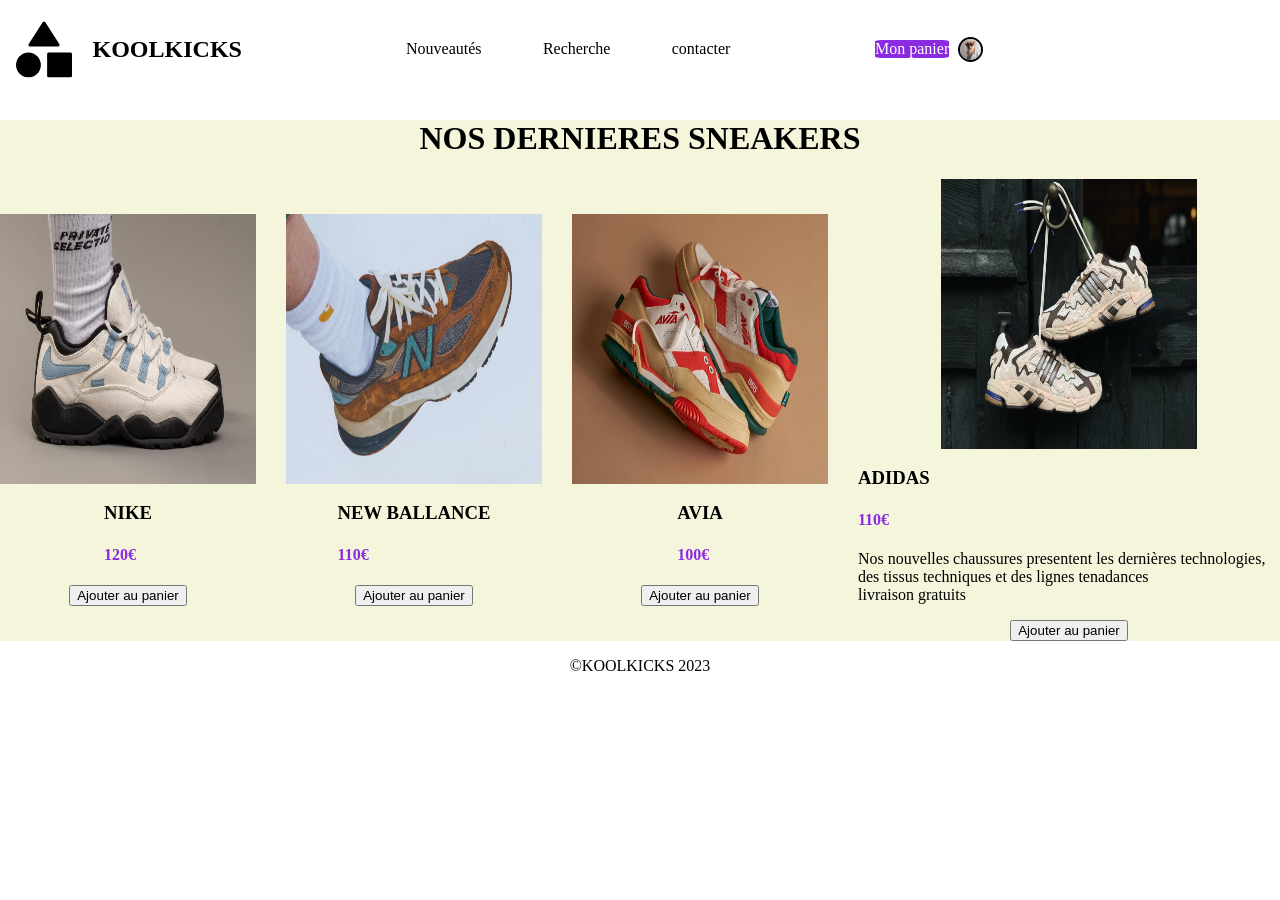
==== index.html @ 4544296a "maj" ====
<!DOCTYPE html>
<html lang="fr">

<head>
    <meta charset="UTF-8">
    <meta name="viewport" content="width=device-width, initial-scale=1.0">
    <link rel="stylesheet" href="style.css">
    <title>Sneaker Shop</title>
</head>

<body>
    <header>
        <nav>
            <a class="logo" href="#">
                <img src="assets/assets/logo.svg" />
                <h2>KOOLKICKS</h2>
            </a>
            <!-- Une liste pour pouvoir naviguer sur la page web -->
            <ul>
                <a href="#">
                    <li>Nouveautés</li>
                </a>
                <a href="#">
                    <li>Recherche</li>
                </a>
                <a href="#">
                    <li>contacter</li>
                </a>
            </ul>

            <!-- une div pour le "bouton" panier et l'avatar -->
            <div id="panier-avatar">
                <a href="#" class="bouton-panier">Mon panier</a>
                <img id="avatar" src="assets/assets/avatar.jpg" alt="Une photo de profil" />
                
            </div>
        </nav>

    </header>
    <main>
        <h1>NOS DERNIERES SNEAKERS</h1>
        <section>
            <article>
                <img src="assets/assets/shoes-1.jpg" alt="Une chaussure" />
                <div>
                    <div>
                        <h3>NIKE</h3>
                        <h4 class="argent">120€</h4>
                    </div>
                    <p></p>

                </div>
                <button>Ajouter au panier</button>
            </article>

            <article>
                <img src="assets/assets/shoes-2.jpg" alt="Une chaussure" />
                <div>
                    <div>
                        <h3>NEW BALLANCE</h3>
                        <h4 class="argent">110€</h4>
                    </div>
                    <p></p>

                </div>
                <button>Ajouter au panier</button>
            </article>

            <article>
                <img src="assets/assets/shoes-3.jpg" alt="Une chaussure" />
                <div>
                    <div>
                        <h3>AVIA</h3>
                        <h4 class="argent">100€</h4>
                    </div>
                    <p></p>

                </div>
                <button>Ajouter au panier</button>
            </article>

            <article>
                <img src="assets/assets/shoes-4.jpg" alt="Une chaussure" />
                <div>
                    <div>
                        <h3>ADIDAS</h3>
                        <h4 class="argent">110€</h4>
                    </div>
                    <p>Nos nouvelles chaussures presentent les dernières technologies, des tissus techniques et des lignes tenadances<br> livraison gratuits</p>

                </div>
                <button>Ajouter au panier</button>
            </article>

        </section>
    </main>



    <footer id="footer">
        <p>©KOOLKICKS 2023</p>
    </footer>
</body>

</html>
---- style.css ----
body {
    height: 100%;
    width: 100%;
    margin: 0;
}

/* pour toutes la barre de navigation */
nav {
    display: flex;
    align-items: center;
    justify-content: space-between;
    width: 100%;
    padding: 16px;
}


/* Css dans le header */
.logo {
    display: flex;
    gap: 10%;
    text-decoration: none;
    color: black;
    width: fit-content;
}

/* pour la liste qui se trouve dans mon nav*/
nav ul {
    display: flex;
    flex-direction: row;
    gap: 10%;
    list-style: none;
    justify-content: center;
    align-items: center;
    width: 100%;
}

nav ul a {

    color: black;
    text-decoration: none;

}

/* les boutons dans ma barre  de navigation */

.bouton-panier {
    display:flex;
    width: fit-content;
    height:fit-content;
    color: white;
    background-color: blueviolet;
    border-radius: 8%;
    text-decoration: none;
    
}

#avatar {
    width: 5%;
    height: 5%;
    border: 2px solid black;
    border-radius: 50%;
}

/* id pour mon lien panier et mon avatar */
#panier-avatar {
    display: flex;
    align-items: center;
    gap: 2%;
}






/*CSS dans le body */
.argent {
    color: blueviolet;

}

h1 {
    display: flex;
    justify-content: center;
    align-items: flex-end;

}

main {

    background-color: beige;
}

section {
    display: flex;

    gap: 30px;


}

section article {
    flex-direction: column;
    display: flex;
    justify-content: center;
    align-items: center;


}


article img {
    display: flex;
    width: 20vw;
    height: 30vh;


}

#footer {
    display: flex;

    justify-content: center;

}
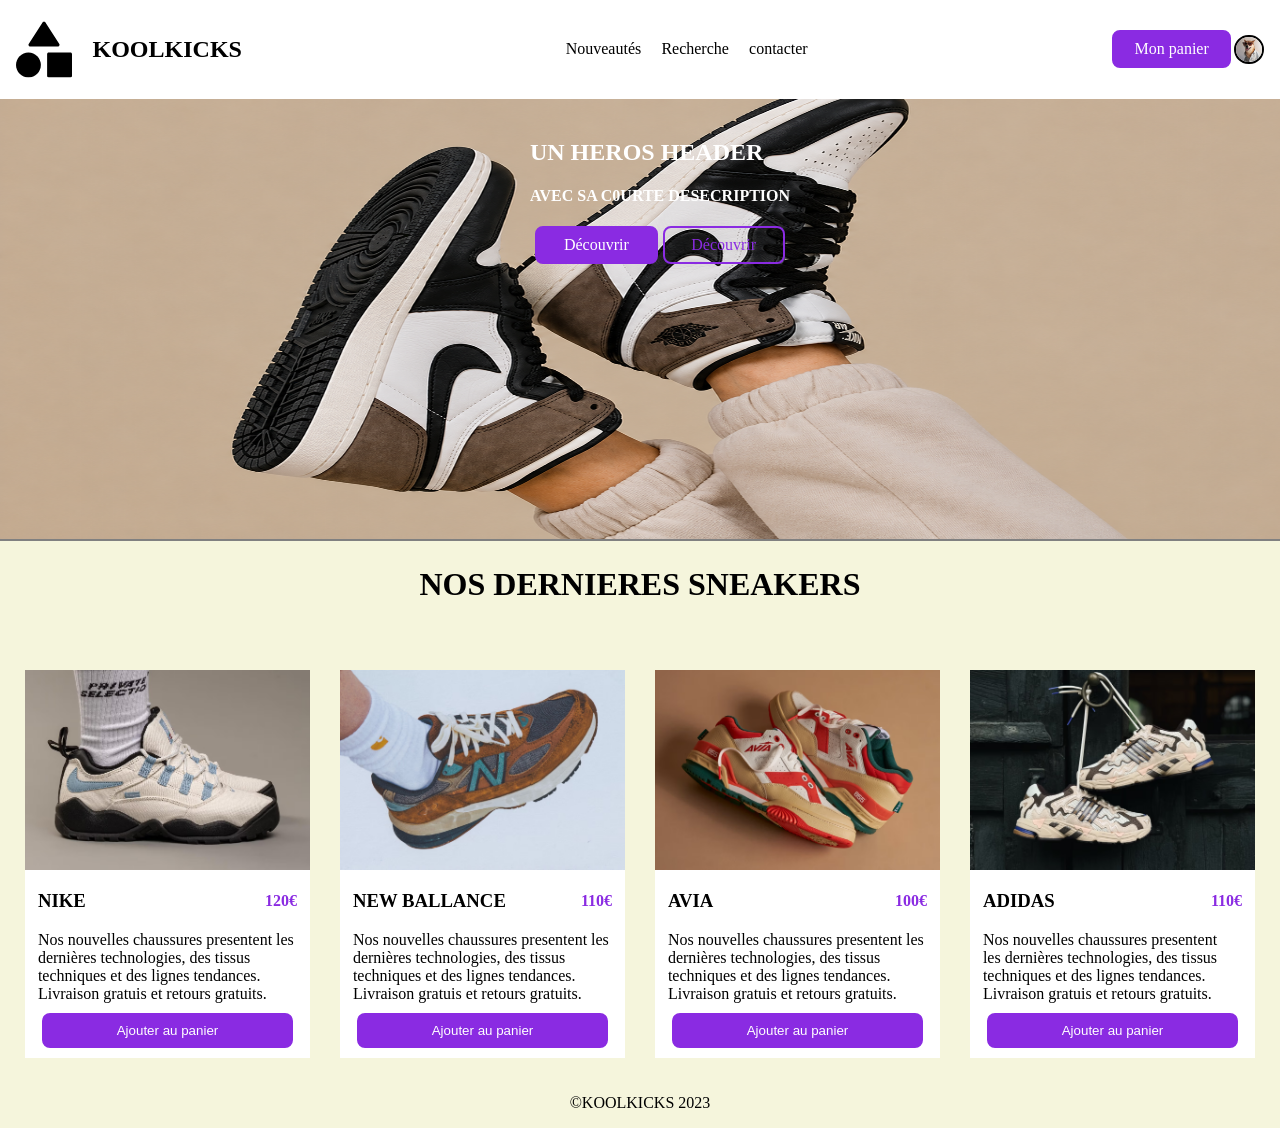
==== commit 21b68154: "mise à jours de mon site" ====
--- a/index.html
+++ b/index.html
@@ -32,64 +32,94 @@
             <div id="panier-avatar">
                 <a href="#" class="bouton-panier">Mon panier</a>
                 <img id="avatar" src="assets/assets/avatar.jpg" alt="Une photo de profil" />
-                
             </div>
+
         </nav>
+        <section id="heros-header">
+            <div id="element-header-position">
+                <h2 id="h2-h4-header">UN HEROS HEADER </h2>
+                <h4 id="h2-h4-header">AVEC SA C0URTE DESECRIPTION</h4>
+
+                <div id="decouvrir-position">
+                    <a href="#" class="bouton-panier">Découvrir</a>
+                    <a href="#" class="decouvrir-transparent ">Découvrir</a>
+                </div>
+            </div>
+        </section>
+
+
+
+
 
     </header>
     <main>
         <h1>NOS DERNIERES SNEAKERS</h1>
+
+        <!-- la section avec tout mes articles -->
         <section>
             <article>
                 <img src="assets/assets/shoes-1.jpg" alt="Une chaussure" />
                 <div>
-                    <div>
-                        <h3>NIKE</h3>
+                    <div class="marque">
+                        <h3 class="marque-text">NIKE</h3>
                         <h4 class="argent">120€</h4>
                     </div>
-                    <p></p>
+                    <p class="paragraphe-article"> Nos nouvelles chaussures presentent les dernières technologies, des
+                        tissus techniques et des
+                        lignes tendances.
+                        Livraison gratuis et retours gratuits.</p>
 
                 </div>
-                <button>Ajouter au panier</button>
+                <button class="bouton-ajouter-panier" class="bouton-ajouter-panier">Ajouter au panier</button
+                    class="bouton-ajouter-panier">
             </article>
 
             <article>
                 <img src="assets/assets/shoes-2.jpg" alt="Une chaussure" />
                 <div>
-                    <div>
-                        <h3>NEW BALLANCE</h3>
+                    <div class="marque">
+                        <h3 class="marque-text">NEW BALLANCE</h3>
                         <h4 class="argent">110€</h4>
                     </div>
-                    <p></p>
+                    <p class="paragraphe-article">Nos nouvelles chaussures presentent les dernières technologies, des
+                        tissus techniques et des
+                        lignes tendances.
+                        Livraison gratuis et retours gratuits.</p>
 
                 </div>
-                <button>Ajouter au panier</button>
+                <button class="bouton-ajouter-panier">Ajouter au panier</button class="bouton-ajouter-panier">
             </article>
 
             <article>
                 <img src="assets/assets/shoes-3.jpg" alt="Une chaussure" />
                 <div>
-                    <div>
-                        <h3>AVIA</h3>
+                    <div class="marque">
+                        <h3 class="marque-text">AVIA</h3>
                         <h4 class="argent">100€</h4>
                     </div>
-                    <p></p>
+                    <p class="paragraphe-article">Nos nouvelles chaussures presentent les dernières technologies, des
+                        tissus techniques et des
+                        lignes tendances.
+                        Livraison gratuis et retours gratuits.</p>
 
                 </div>
-                <button>Ajouter au panier</button>
+                <button class="bouton-ajouter-panier">Ajouter au panier</button class="bouton-ajouter-panier">
             </article>
 
             <article>
                 <img src="assets/assets/shoes-4.jpg" alt="Une chaussure" />
                 <div>
-                    <div>
-                        <h3>ADIDAS</h3>
+                    <div class="marque">
+                        <h3 class="marque-text">ADIDAS</h3>
                         <h4 class="argent">110€</h4>
                     </div>
-                    <p>Nos nouvelles chaussures presentent les dernières technologies, des tissus techniques et des lignes tenadances<br> livraison gratuits</p>
+                    <p class="paragraphe-article">Nos nouvelles chaussures presentent <br> les dernières technologies,
+                        des tissus techniques et des
+                        lignes tendances.<br> Livraison gratuis et retours gratuits.</p>
 
                 </div>
-                <button>Ajouter au panier</button>
+                <button class="bouton-ajouter-panier">Ajouter au panier</button class="bouton-ajouter-panier"
+                    class="bouton-ajouter-panier">
             </article>
 
         </section>
--- a/style.css
+++ b/style.css
@@ -9,7 +9,6 @@
     display: flex;
     align-items: center;
     justify-content: space-between;
-    width: 100%;
     padding: 16px;
 }
 
@@ -31,7 +30,6 @@
     list-style: none;
     justify-content: center;
     align-items: center;
-    width: 100%;
 }
 
 nav ul a {
@@ -41,85 +39,168 @@
 
 }
 
+/* id pour mon lien panier et mon avatar */
+#panier-avatar {
+    display: flex;
+    align-items: center;
+    gap: 2%;
+}
+
 /* les boutons dans ma barre  de navigation */
 
 .bouton-panier {
-    display:flex;
-    width: fit-content;
-    height:fit-content;
     color: white;
     background-color: blueviolet;
-    border-radius: 8%;
-    text-decoration: none;
-    
+    border-radius: 8px;
+    text-decoration: none;
+    width: 8vw;
+    display: flex;
+    padding: 8px;
+    justify-content: center;
+    border:2px solid blueviolet;
+
 }
 
 #avatar {
-    width: 5%;
-    height: 5%;
+    width: 2vw;
+    height: 2vw;
     border: 2px solid black;
     border-radius: 50%;
 }
 
-/* id pour mon lien panier et mon avatar */
-#panier-avatar {
-    display: flex;
-    align-items: center;
-    gap: 2%;
-}
-
-
-
+
+
+/* l'image du heros header */
+#heros-header {
+    width: 100%;
+    height: 400px;
+    background-image: url("bg-hero.png");
+    background-size: 100% 100%;
+    background-position: center;
+
+}
+
+#h2-h4-header{
+    color:white;
+}
+
+.decouvrir-transparent {
+   color:blueviolet;
+    background-color: transparent;
+    border-radius: 8px;
+    text-decoration: none;
+    width: 8vw;
+    display: flex;
+    padding: 8px;
+    justify-content: center;
+    border: 2px solid blueviolet;
+}
+
+#decouvrir-position{
+    display:flex;
+    gap:5px;
+    justify-content: center;
+}
 
 
 
 /*CSS dans le body */
+
+h1 {
+    padding: 2%;
+    margin-top: 0;
+    display: flex;
+    justify-content: center;
+    align-items: flex-end;
+}
+
+/* le css dans toutes ma page */
+main {
+    width: 100%;
+    background-color: beige;
+    margin: 0;
+    padding: 0;
+    border-top: 2px solid grey;
+}
+
+section {
+    display: flex;
+    justify-content: space-around;
+    gap: 20px;
+    padding: 20px;
+}
+
+
+section article {
+    display: flex;
+    flex-direction: column;
+    width: 23%;
+}
+
+article {
+    background-color: white;
+    width: 24vw;
+
+
+
+}
+
+article img {
+    width: 100%;
+    height: 200px;
+    object-fit: cover;
+}
+
+/* le prix qui est afficher dans l'article */
 .argent {
+
+    margin-right: 13px;
     color: blueviolet;
 
 }
 
-h1 {
-    display: flex;
-    justify-content: center;
-    align-items: flex-end;
-
-}
-
-main {
-
+/* Le nom de la marque et le prix afficher dans l'article  */
+.marque {
+    display: flex;
+    justify-content: space-between;
+    align-items: center;
+
+
+}
+
+/* Le h3 dans l'article */
+.marque-text {
+    margin-left: 13px;
+
+}
+
+/* le texte paragraphe dans l'article */
+.paragraphe-article {
+    margin: 0px;
+    margin-left: 13px;
+    margin-right: 13px;
+
+}
+
+/* les boutons ajouter au panier qui sont dans l'article */
+.bouton-ajouter-panier {
+    display: flex;
+    background-color: blueviolet;
+    color: white;
+    border: 2px solid blueviolet;
+    border-radius: 8px;
+    width: 88%;
+    padding: 8px;
+    margin: 10px auto;
+    justify-content: center;
+    align-items: center;
+
+}
+
+#footer {
+    width: 100%;
+    display: flex;
     background-color: beige;
-}
-
-section {
-    display: flex;
-
-    gap: 30px;
-
-
-}
-
-section article {
-    flex-direction: column;
-    display: flex;
-    justify-content: center;
-    align-items: center;
-
-
-}
-
-
-article img {
-    display: flex;
-    width: 20vw;
-    height: 30vh;
-
-
-}
-
-#footer {
-    display: flex;
-
-    justify-content: center;
-
+    justify-content: center;
+    margin: 0;
 }
